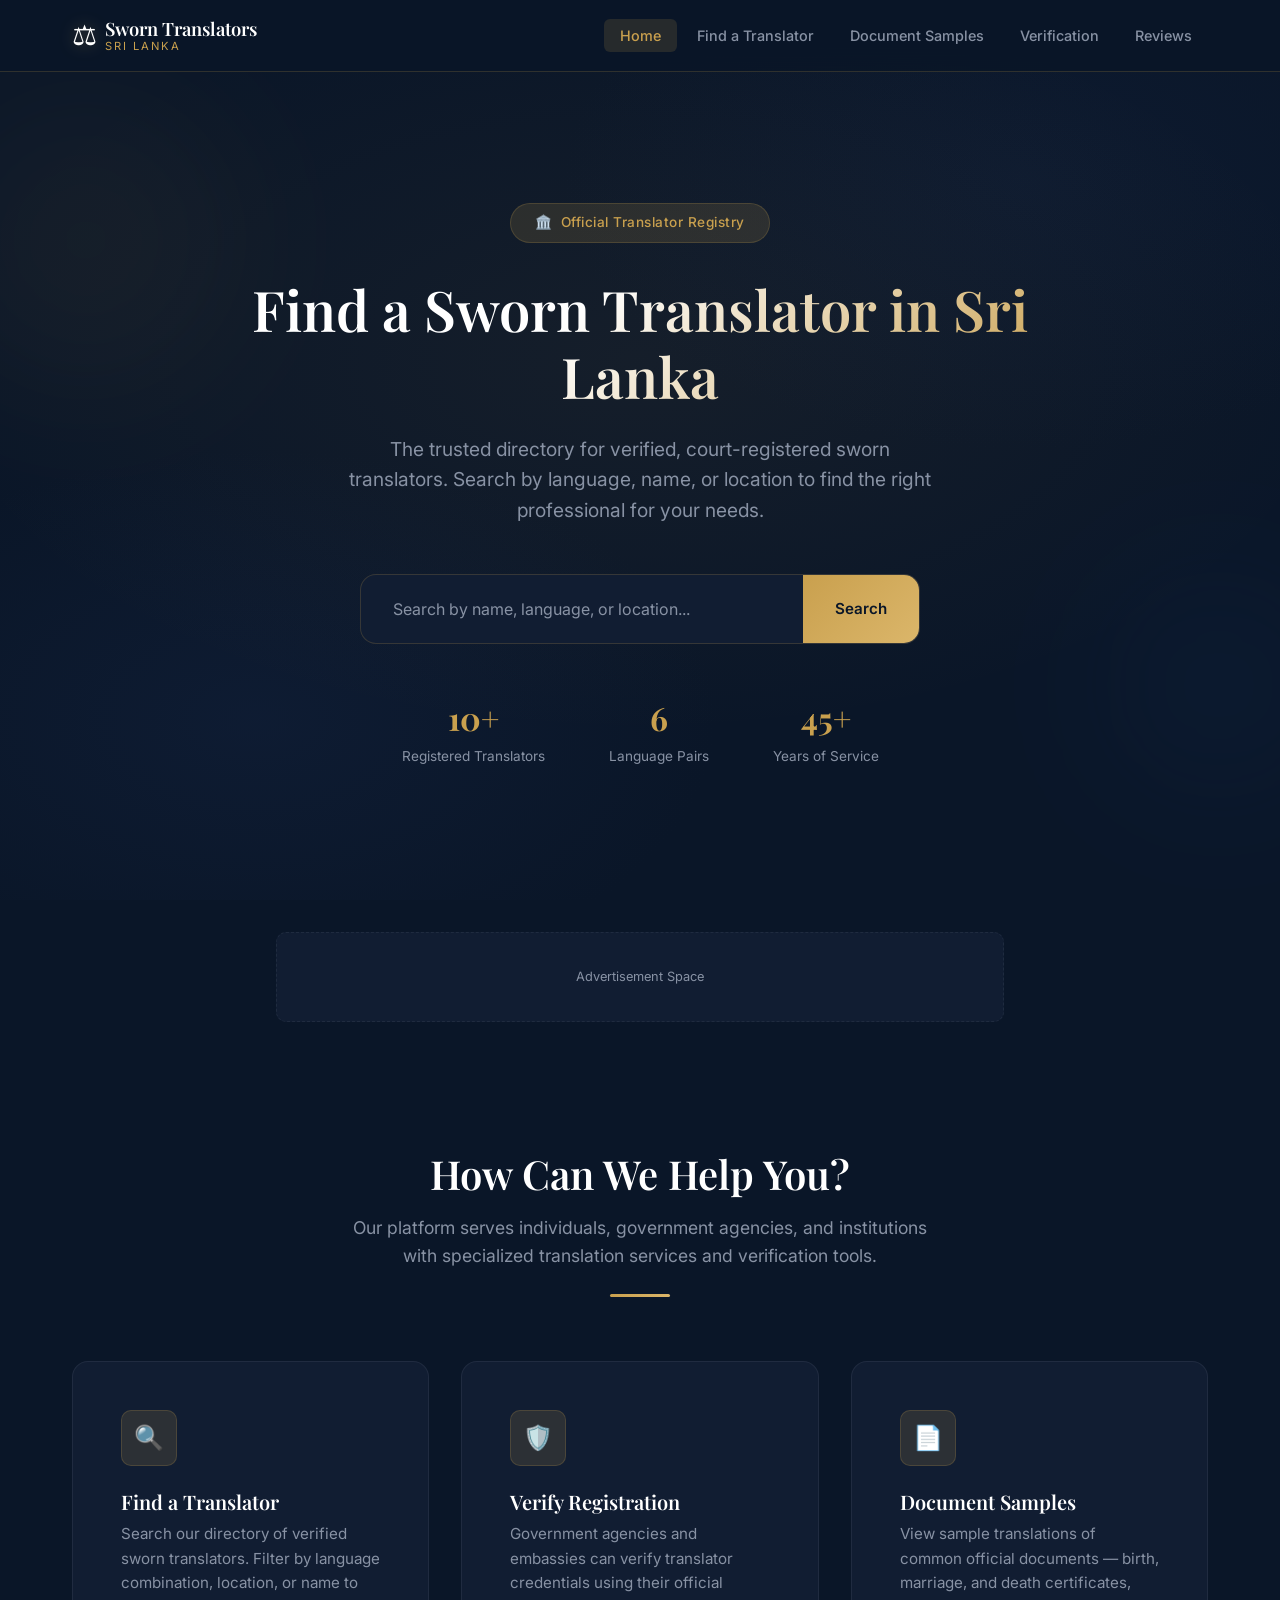
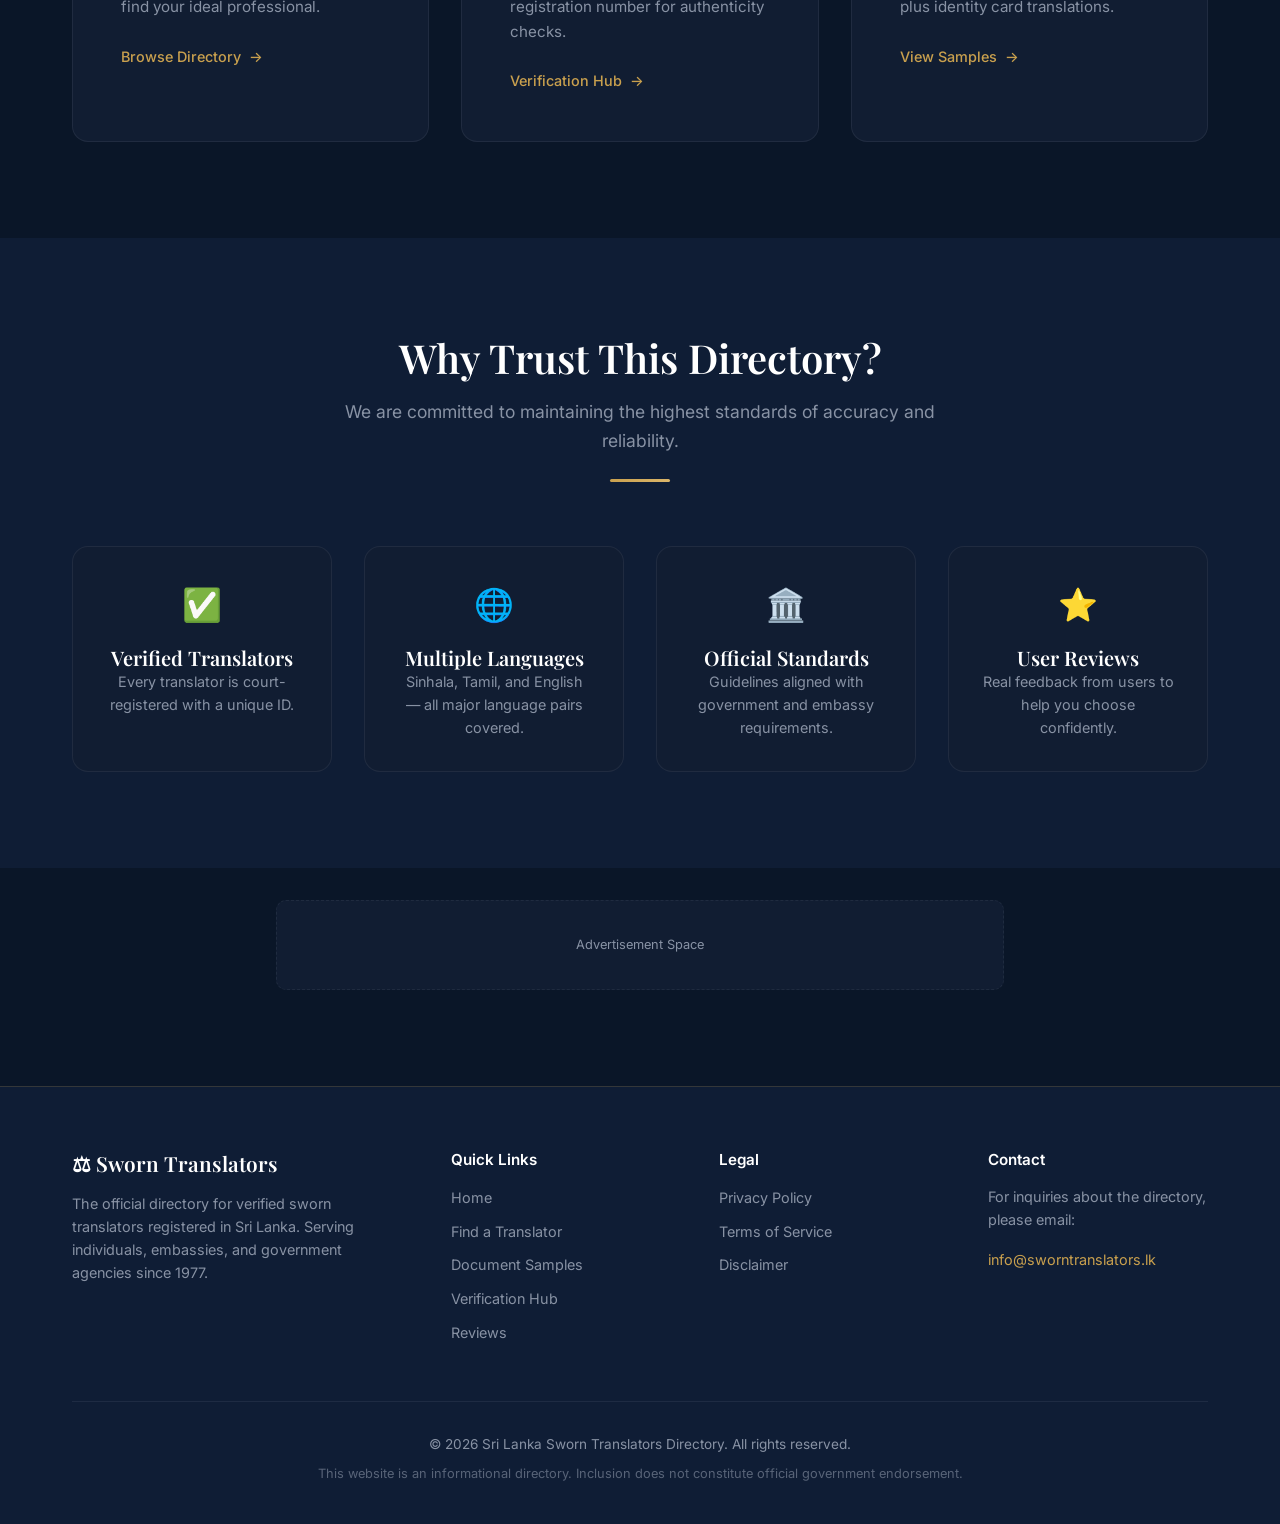
==== index.html @ fb702f7a "Initial commit" ====
<!DOCTYPE html>
<html lang="en">
<head>
  <meta charset="UTF-8">
  <meta name="viewport" content="width=device-width, initial-scale=1.0">
  <meta name="description" content="Find verified sworn translators registered in Sri Lanka. Search by language, location, or name. Official directory for Sinhala, Tamil, and English translation services.">
  <title>Sri Lanka Sworn Translators Directory — Official Translator Registry</title>
  <link rel="preconnect" href="https://fonts.googleapis.com">
  <link rel="preconnect" href="https://fonts.gstatic.com" crossorigin>
  <link href="https://fonts.googleapis.com/css2?family=Inter:wght@300;400;500;600;700&family=Playfair+Display:ital,wght@0,400;0,500;0,600;0,700;1,400&display=swap" rel="stylesheet">
  <link rel="stylesheet" href="css/style.css">
</head>
<body>

  <!-- Navigation -->
  <nav class="navbar" id="navbar">
    <div class="container nav-container">
      <a href="index.html" class="nav-logo">
        <span class="logo-icon">⚖</span>
        <span class="logo-text">Sworn Translators<span class="logo-sub">Sri Lanka</span></span>
      </a>
      <button class="nav-toggle" id="navToggle" aria-label="Toggle navigation">
        <span></span><span></span><span></span>
      </button>
      <ul class="nav-links" id="navLinks">
        <li><a href="index.html">Home</a></li>
        <li><a href="find-translator.html">Find a Translator</a></li>
        <li><a href="document-samples.html">Document Samples</a></li>
        <li><a href="verification.html">Verification</a></li>
        <li><a href="reviews.html">Reviews</a></li>
      </ul>
    </div>
  </nav>

  <!-- Hero Section -->
  <section class="hero">
    <div class="hero-orb hero-orb-1"></div>
    <div class="hero-orb hero-orb-2"></div>
    <div class="hero-content">
      <div class="hero-badge">
        <span>🏛️</span> Official Translator Registry
      </div>
      <h1>Find a Sworn Translator in Sri Lanka</h1>
      <p class="hero-subtitle">
        The trusted directory for verified, court-registered sworn translators. Search by language, name, or location to find the right professional for your needs.
      </p>
      <form class="hero-search" id="heroSearch" action="find-translator.html">
        <input type="text" name="q" placeholder="Search by name, language, or location..." id="heroSearchInput" autocomplete="off">
        <button type="submit">Search</button>
      </form>
      <div class="hero-stats">
        <div class="hero-stat">
          <span class="stat-number">10+</span>
          <span class="stat-label">Registered Translators</span>
        </div>
        <div class="hero-stat">
          <span class="stat-number">6</span>
          <span class="stat-label">Language Pairs</span>
        </div>
        <div class="hero-stat">
          <span class="stat-number">45+</span>
          <span class="stat-label">Years of Service</span>
        </div>
      </div>
    </div>
  </section>

  <!-- Ad Slot - Banner -->
  <div class="container">
    <div class="ad-slot ad-slot-banner">Advertisement Space</div>
  </div>

  <!-- Categories Section -->
  <section class="section">
    <div class="container">
      <div class="section-header fade-in">
        <h2>How Can We Help You?</h2>
        <p>Our platform serves individuals, government agencies, and institutions with specialized translation services and verification tools.</p>
        <div class="gold-line"></div>
      </div>

      <div class="grid-3">
        <!-- Card 1: Find a Translator -->
        <div class="card fade-in fade-in-delay-1">
          <div class="card-icon">🔍</div>
          <h3>Find a Translator</h3>
          <p>Search our directory of verified sworn translators. Filter by language combination, location, or name to find your ideal professional.</p>
          <a href="find-translator.html" class="card-link">Browse Directory</a>
        </div>

        <!-- Card 2: Verify a Translator -->
        <div class="card fade-in fade-in-delay-2">
          <div class="card-icon">🛡️</div>
          <h3>Verify Registration</h3>
          <p>Government agencies and embassies can verify translator credentials using their official registration number for authenticity checks.</p>
          <a href="verification.html" class="card-link">Verification Hub</a>
        </div>

        <!-- Card 3: Document Samples -->
        <div class="card fade-in fade-in-delay-3">
          <div class="card-icon">📄</div>
          <h3>Document Samples</h3>
          <p>View sample translations of common official documents — birth, marriage, and death certificates, plus identity card translations.</p>
          <a href="document-samples.html" class="card-link">View Samples</a>
        </div>
      </div>
    </div>
  </section>

  <!-- Trust Section -->
  <section class="section" style="background: var(--bg-secondary);">
    <div class="container">
      <div class="section-header fade-in">
        <h2>Why Trust This Directory?</h2>
        <p>We are committed to maintaining the highest standards of accuracy and reliability.</p>
        <div class="gold-line"></div>
      </div>
      <div class="grid-4">
        <div class="card fade-in" style="text-align:center; padding: var(--space-xl);">
          <div style="font-size:2rem; margin-bottom:var(--space-md);">✅</div>
          <h4>Verified Translators</h4>
          <p style="font-size:0.9rem; margin-bottom:0;">Every translator is court-registered with a unique ID.</p>
        </div>
        <div class="card fade-in fade-in-delay-1" style="text-align:center; padding: var(--space-xl);">
          <div style="font-size:2rem; margin-bottom:var(--space-md);">🌐</div>
          <h4>Multiple Languages</h4>
          <p style="font-size:0.9rem; margin-bottom:0;">Sinhala, Tamil, and English — all major language pairs covered.</p>
        </div>
        <div class="card fade-in fade-in-delay-2" style="text-align:center; padding: var(--space-xl);">
          <div style="font-size:2rem; margin-bottom:var(--space-md);">🏛️</div>
          <h4>Official Standards</h4>
          <p style="font-size:0.9rem; margin-bottom:0;">Guidelines aligned with government and embassy requirements.</p>
        </div>
        <div class="card fade-in fade-in-delay-3" style="text-align:center; padding: var(--space-xl);">
          <div style="font-size:2rem; margin-bottom:var(--space-md);">⭐</div>
          <h4>User Reviews</h4>
          <p style="font-size:0.9rem; margin-bottom:0;">Real feedback from users to help you choose confidently.</p>
        </div>
      </div>
    </div>
  </section>

  <!-- Ad Slot - Banner -->
  <div class="container">
    <div class="ad-slot ad-slot-banner">Advertisement Space</div>
  </div>

  <!-- Footer -->
  <footer class="footer">
    <div class="container">
      <div class="footer-grid">
        <div class="footer-col">
          <h3 class="footer-title">⚖ Sworn Translators</h3>
          <p class="footer-desc">The official directory for verified sworn translators registered in Sri Lanka. Serving individuals, embassies, and government agencies since 1977.</p>
        </div>
        <div class="footer-col">
          <h4 class="footer-subtitle">Quick Links</h4>
          <ul class="footer-links">
            <li><a href="index.html">Home</a></li>
            <li><a href="find-translator.html">Find a Translator</a></li>
            <li><a href="document-samples.html">Document Samples</a></li>
            <li><a href="verification.html">Verification Hub</a></li>
            <li><a href="reviews.html">Reviews</a></li>
          </ul>
        </div>
        <div class="footer-col">
          <h4 class="footer-subtitle">Legal</h4>
          <ul class="footer-links">
            <li><a href="#">Privacy Policy</a></li>
            <li><a href="#">Terms of Service</a></li>
            <li><a href="#">Disclaimer</a></li>
          </ul>
        </div>
        <div class="footer-col">
          <h4 class="footer-subtitle">Contact</h4>
          <p class="footer-desc">For inquiries about the directory, please email:</p>
          <a href="mailto:info@sworntranslators.lk" class="footer-email">info@sworntranslators.lk</a>
        </div>
      </div>
      <div class="footer-bottom">
        <p>&copy; 2026 Sri Lanka Sworn Translators Directory. All rights reserved.</p>
        <p class="footer-disclaimer">This website is an informational directory. Inclusion does not constitute official government endorsement.</p>
      </div>
    </div>
  </footer>

  <script src="js/main.js"></script>
</body>
</html>
---- css/style.css ----
/* ============================================
   SRI LANKA SWORN TRANSLATORS DIRECTORY
   Complete Design System & Stylesheet
   ============================================ */

@import url('https://fonts.googleapis.com/css2?family=Inter:wght@300;400;500;600;700&family=Playfair+Display:ital,wght@0,400;0,500;0,600;0,700;1,400&display=swap');

/* ---------- CSS Custom Properties ---------- */
:root {
  --bg-primary: #0a1628;
  --bg-secondary: #0f1d35;
  --bg-card: #111d32;
  --bg-card-hover: #162542;
  --bg-glass: rgba(17, 29, 50, 0.85);
  --bg-input: #0d1a2e;

  --gold: #c9a04e;
  --gold-light: #dbb66a;
  --gold-dark: #a88236;
  --gold-glow: rgba(201, 160, 78, 0.15);
  --gold-gradient: linear-gradient(135deg, #c9a04e, #dbb66a);

  --text-primary: #e8e6e3;
  --text-secondary: #8892a4;
  --text-white: #ffffff;

  --border: rgba(201, 160, 78, 0.2);
  --border-subtle: rgba(136, 146, 164, 0.12);

  --success: #34d399;
  --success-bg: rgba(52, 211, 153, 0.1);
  --error: #f87171;
  --error-bg: rgba(248, 113, 113, 0.1);
  --warning: #fbbf24;

  --font-heading: 'Playfair Display', Georgia, serif;
  --font-body: 'Inter', -apple-system, BlinkMacSystemFont, 'Segoe UI', sans-serif;

  --space-xs: 0.25rem;
  --space-sm: 0.5rem;
  --space-md: 1rem;
  --space-lg: 1.5rem;
  --space-xl: 2rem;
  --space-2xl: 3rem;
  --space-3xl: 4rem;
  --space-4xl: 6rem;

  --radius-sm: 6px;
  --radius-md: 10px;
  --radius-lg: 16px;
  --radius-xl: 24px;
  --radius-full: 9999px;

  --shadow-sm: 0 2px 8px rgba(0,0,0,0.3);
  --shadow-md: 0 4px 16px rgba(0,0,0,0.4);
  --shadow-lg: 0 8px 32px rgba(0,0,0,0.5);
  --shadow-gold: 0 4px 24px rgba(201,160,78,0.25);

  --transition-fast: 150ms ease;
  --transition-base: 300ms ease;
  --transition-slow: 500ms ease;

  --container-max: 1200px;
  --nav-height: 72px;
}

/* ---------- Reset & Base ---------- */
*,
*::before,
*::after {
  box-sizing: border-box;
  margin: 0;
  padding: 0;
}

html {
  scroll-behavior: smooth;
  -webkit-font-smoothing: antialiased;
  -moz-osx-font-smoothing: grayscale;
}

body {
  font-family: var(--font-body);
  font-size: 16px;
  line-height: 1.6;
  color: var(--text-primary);
  background-color: var(--bg-primary);
  overflow-x: hidden;
}

img {
  max-width: 100%;
  height: auto;
  display: block;
}

a {
  color: var(--gold);
  text-decoration: none;
  transition: color var(--transition-fast);
}

a:hover {
  color: var(--gold-light);
}

ul, ol {
  list-style: none;
}

/* ---------- Typography ---------- */
h1, h2, h3, h4, h5, h6 {
  font-family: var(--font-heading);
  color: var(--text-white);
  line-height: 1.2;
  font-weight: 600;
}

h1 { font-size: clamp(2rem, 5vw, 3.5rem); }
h2 { font-size: clamp(1.5rem, 3.5vw, 2.5rem); }
h3 { font-size: clamp(1.2rem, 2.5vw, 1.75rem); }
h4 { font-size: 1.25rem; }

p {
  color: var(--text-secondary);
  margin-bottom: var(--space-md);
}

.text-gold { color: var(--gold); }
.text-muted { color: var(--text-secondary); }

/* ---------- Layout ---------- */
.container {
  width: 100%;
  max-width: var(--container-max);
  margin: 0 auto;
  padding: 0 var(--space-xl);
}

.section {
  padding: var(--space-4xl) 0;
}

.section-header {
  text-align: center;
  margin-bottom: var(--space-3xl);
}

.section-header h2 {
  margin-bottom: var(--space-md);
}

.section-header p {
  max-width: 600px;
  margin: 0 auto;
  font-size: 1.1rem;
}

.section-header .gold-line {
  width: 60px;
  height: 3px;
  background: var(--gold-gradient);
  margin: var(--space-lg) auto 0;
  border-radius: var(--radius-full);
}

.grid-2 { display: grid; grid-template-columns: repeat(2, 1fr); gap: var(--space-xl); }
.grid-3 { display: grid; grid-template-columns: repeat(3, 1fr); gap: var(--space-xl); }
.grid-4 { display: grid; grid-template-columns: repeat(4, 1fr); gap: var(--space-xl); }

/* ---------- Navbar ---------- */
.navbar {
  position: fixed;
  top: 0;
  left: 0;
  right: 0;
  height: var(--nav-height);
  background: rgba(10, 22, 40, 0.92);
  backdrop-filter: blur(20px);
  -webkit-backdrop-filter: blur(20px);
  border-bottom: 1px solid var(--border);
  z-index: 1000;
  transition: background var(--transition-base), box-shadow var(--transition-base);
}

.navbar.scrolled {
  background: rgba(10, 22, 40, 0.98);
  box-shadow: 0 4px 30px rgba(0, 0, 0, 0.5);
}

.nav-container {
  display: flex;
  align-items: center;
  justify-content: space-between;
  height: 100%;
}

.nav-logo {
  display: flex;
  align-items: center;
  gap: var(--space-sm);
  text-decoration: none;
  color: var(--text-white);
  flex-shrink: 0;
}

.logo-icon {
  font-size: 1.75rem;
  filter: drop-shadow(0 0 8px rgba(201, 160, 78, 0.4));
}

.logo-text {
  font-family: var(--font-heading);
  font-size: 1.15rem;
  font-weight: 600;
  line-height: 1.2;
  color: var(--text-white);
}

.logo-sub {
  display: block;
  font-size: 0.7rem;
  font-family: var(--font-body);
  font-weight: 400;
  color: var(--gold);
  letter-spacing: 2px;
  text-transform: uppercase;
}

.nav-links {
  display: flex;
  align-items: center;
  gap: var(--space-xs);
}

.nav-links a {
  padding: var(--space-sm) var(--space-md);
  color: var(--text-secondary);
  font-size: 0.9rem;
  font-weight: 500;
  border-radius: var(--radius-sm);
  transition: color var(--transition-fast), background var(--transition-fast);
  white-space: nowrap;
}

.nav-links a:hover,
.nav-links a.active {
  color: var(--gold);
}

.nav-links a.active {
  background: var(--gold-glow);
}

/* Mobile nav toggle */
.nav-toggle {
  display: none;
  flex-direction: column;
  justify-content: center;
  gap: 5px;
  width: 36px;
  height: 36px;
  background: none;
  border: 1px solid var(--border);
  border-radius: var(--radius-sm);
  cursor: pointer;
  padding: 6px;
}

.nav-toggle span {
  display: block;
  width: 100%;
  height: 2px;
  background: var(--text-primary);
  border-radius: 2px;
  transition: transform var(--transition-base), opacity var(--transition-base);
}

.nav-toggle.active span:nth-child(1) {
  transform: translateY(7px) rotate(45deg);
}

.nav-toggle.active span:nth-child(2) {
  opacity: 0;
}

.nav-toggle.active span:nth-child(3) {
  transform: translateY(-7px) rotate(-45deg);
}

/* ---------- Hero ---------- */
.hero {
  position: relative;
  min-height: 100vh;
  display: flex;
  align-items: center;
  justify-content: center;
  text-align: center;
  padding: calc(var(--nav-height) + var(--space-3xl)) var(--space-xl) var(--space-3xl);
  overflow: hidden;
}

.hero::before {
  content: '';
  position: absolute;
  inset: 0;
  background:
    radial-gradient(ellipse 80% 60% at 50% 40%, rgba(201, 160, 78, 0.06) 0%, transparent 70%),
    radial-gradient(ellipse 60% 50% at 20% 80%, rgba(15, 29, 53, 0.8) 0%, transparent 60%),
    radial-gradient(ellipse 60% 50% at 80% 20%, rgba(15, 29, 53, 0.6) 0%, transparent 60%);
  pointer-events: none;
}

.hero-content {
  position: relative;
  z-index: 1;
  max-width: 800px;
}

.hero-badge {
  display: inline-flex;
  align-items: center;
  gap: var(--space-sm);
  padding: var(--space-sm) var(--space-lg);
  background: var(--gold-glow);
  border: 1px solid var(--border);
  border-radius: var(--radius-full);
  font-size: 0.85rem;
  color: var(--gold);
  font-weight: 500;
  margin-bottom: var(--space-xl);
  letter-spacing: 0.5px;
}

.hero h1 {
  margin-bottom: var(--space-lg);
  background: linear-gradient(135deg, var(--text-white) 40%, var(--gold));
  -webkit-background-clip: text;
  -webkit-text-fill-color: transparent;
  background-clip: text;
}

.hero-subtitle {
  font-size: 1.2rem;
  color: var(--text-secondary);
  margin-bottom: var(--space-2xl);
  max-width: 600px;
  margin-left: auto;
  margin-right: auto;
}

.hero-search {
  display: flex;
  max-width: 560px;
  margin: 0 auto var(--space-2xl);
  background: var(--bg-card);
  border: 1px solid var(--border);
  border-radius: var(--radius-lg);
  overflow: hidden;
  transition: border-color var(--transition-base), box-shadow var(--transition-base);
}

.hero-search:focus-within {
  border-color: var(--gold);
  box-shadow: var(--shadow-gold);
}

.hero-search input {
  flex: 1;
  padding: var(--space-lg) var(--space-xl);
  background: transparent;
  border: none;
  color: var(--text-primary);
  font-size: 1rem;
  font-family: var(--font-body);
  outline: none;
}

.hero-search input::placeholder {
  color: var(--text-secondary);
}

.hero-search button {
  padding: var(--space-md) var(--space-xl);
  background: var(--gold-gradient);
  border: none;
  color: var(--bg-primary);
  font-weight: 600;
  font-family: var(--font-body);
  cursor: pointer;
  transition: opacity var(--transition-fast);
  font-size: 0.95rem;
}

.hero-search button:hover {
  opacity: 0.9;
}

.hero-stats {
  display: flex;
  justify-content: center;
  gap: var(--space-3xl);
  margin-top: var(--space-xl);
}

.hero-stat {
  text-align: center;
}

.hero-stat .stat-number {
  display: block;
  font-family: var(--font-heading);
  font-size: 2rem;
  font-weight: 700;
  color: var(--gold);
}

.hero-stat .stat-label {
  font-size: 0.85rem;
  color: var(--text-secondary);
}

/* Animated glow orbs */
.hero-orb {
  position: absolute;
  border-radius: 50%;
  filter: blur(80px);
  opacity: 0.4;
  pointer-events: none;
  animation: orbFloat 8s ease-in-out infinite;
}

.hero-orb-1 {
  width: 300px;
  height: 300px;
  background: rgba(201, 160, 78, 0.15);
  top: 10%;
  left: -5%;
}

.hero-orb-2 {
  width: 250px;
  height: 250px;
  background: rgba(59, 130, 246, 0.1);
  bottom: 10%;
  right: -5%;
  animation-delay: -4s;
}

@keyframes orbFloat {
  0%, 100% { transform: translate(0, 0); }
  50% { transform: translate(30px, -20px); }
}

/* ---------- Cards ---------- */
.card {
  background: var(--bg-card);
  border: 1px solid var(--border-subtle);
  border-radius: var(--radius-lg);
  padding: var(--space-2xl);
  transition: transform var(--transition-base), border-color var(--transition-base), box-shadow var(--transition-base);
}

.card:hover {
  transform: translateY(-4px);
  border-color: var(--border);
  box-shadow: var(--shadow-md);
}

.card-icon {
  width: 56px;
  height: 56px;
  display: flex;
  align-items: center;
  justify-content: center;
  background: var(--gold-glow);
  border: 1px solid var(--border);
  border-radius: var(--radius-md);
  font-size: 1.5rem;
  margin-bottom: var(--space-lg);
}

.card h3 {
  margin-bottom: var(--space-sm);
  font-size: 1.25rem;
}

.card p {
  font-size: 0.95rem;
  margin-bottom: var(--space-lg);
}

.card-link {
  display: inline-flex;
  align-items: center;
  gap: var(--space-sm);
  color: var(--gold);
  font-weight: 500;
  font-size: 0.9rem;
}

.card-link::after {
  content: '→';
  transition: transform var(--transition-fast);
}

.card:hover .card-link::after {
  transform: translateX(4px);
}

/* ---------- Buttons ---------- */
.btn {
  display: inline-flex;
  align-items: center;
  justify-content: center;
  gap: var(--space-sm);
  padding: 0.75rem 1.75rem;
  font-family: var(--font-body);
  font-size: 0.95rem;
  font-weight: 600;
  border: none;
  border-radius: var(--radius-md);
  cursor: pointer;
  transition: all var(--transition-fast);
  text-decoration: none;
  line-height: 1.4;
}

.btn-primary {
  background: var(--gold-gradient);
  color: var(--bg-primary);
  box-shadow: var(--shadow-gold);
}

.btn-primary:hover {
  transform: translateY(-2px);
  box-shadow: 0 6px 30px rgba(201, 160, 78, 0.35);
  color: var(--bg-primary);
}

.btn-outline {
  background: transparent;
  color: var(--gold);
  border: 1px solid var(--border);
}

.btn-outline:hover {
  background: var(--gold-glow);
  border-color: var(--gold);
  color: var(--gold);
}

.btn-lg {
  padding: 1rem 2.25rem;
  font-size: 1.05rem;
  border-radius: var(--radius-lg);
}

.btn-sm {
  padding: 0.5rem 1rem;
  font-size: 0.85rem;
}

/* ---------- Forms ---------- */
.form-group {
  margin-bottom: var(--space-lg);
}

.form-label {
  display: block;
  margin-bottom: var(--space-sm);
  font-size: 0.9rem;
  font-weight: 500;
  color: var(--text-primary);
}

.form-input,
.form-select,
.form-textarea {
  width: 100%;
  padding: 0.75rem 1rem;
  background: var(--bg-input);
  border: 1px solid var(--border-subtle);
  border-radius: var(--radius-md);
  color: var(--text-primary);
  font-family: var(--font-body);
  font-size: 0.95rem;
  transition: border-color var(--transition-fast), box-shadow var(--transition-fast);
  outline: none;
}

.form-input:focus,
.form-select:focus,
.form-textarea:focus {
  border-color: var(--gold);
  box-shadow: 0 0 0 3px var(--gold-glow);
}

.form-input::placeholder,
.form-textarea::placeholder {
  color: var(--text-secondary);
}

.form-select {
  appearance: none;
  background-image: url("data:image/svg+xml,%3Csvg xmlns='http://www.w3.org/2000/svg' width='12' height='8' fill='%238892a4'%3E%3Cpath d='M1 1l5 5 5-5'/%3E%3C/svg%3E");
  background-repeat: no-repeat;
  background-position: right 1rem center;
  padding-right: 2.5rem;
  cursor: pointer;
}

.form-select option {
  background: var(--bg-card);
  color: var(--text-primary);
}

.form-textarea {
  resize: vertical;
  min-height: 120px;
}

/* ---------- Translator Directory ---------- */
.directory-controls {
  display: flex;
  flex-wrap: wrap;
  gap: var(--space-md);
  margin-bottom: var(--space-xl);
}

.search-box {
  flex: 1;
  min-width: 260px;
  position: relative;
}

.search-box input {
  width: 100%;
  padding: 0.75rem 1rem 0.75rem 2.75rem;
  background: var(--bg-card);
  border: 1px solid var(--border-subtle);
  border-radius: var(--radius-md);
  color: var(--text-primary);
  font-family: var(--font-body);
  font-size: 0.95rem;
  transition: border-color var(--transition-fast), box-shadow var(--transition-fast);
  outline: none;
}

.search-box input:focus {
  border-color: var(--gold);
  box-shadow: 0 0 0 3px var(--gold-glow);
}

.search-box::before {
  content: '🔍';
  position: absolute;
  left: 0.9rem;
  top: 50%;
  transform: translateY(-50%);
  font-size: 0.9rem;
  pointer-events: none;
}

.filter-select {
  min-width: 200px;
}

.results-count {
  width: 100%;
  padding: var(--space-sm) 0;
  font-size: 0.9rem;
  color: var(--text-secondary);
}

/* Translator cards */
.translator-grid {
  display: grid;
  grid-template-columns: repeat(auto-fill, minmax(340px, 1fr));
  gap: var(--space-xl);
}

.translator-card {
  background: var(--bg-card);
  border: 1px solid var(--border-subtle);
  border-radius: var(--radius-lg);
  padding: var(--space-xl);
  transition: transform var(--transition-base), border-color var(--transition-base), box-shadow var(--transition-base);
}

.translator-card:hover {
  transform: translateY(-3px);
  border-color: var(--border);
  box-shadow: var(--shadow-md);
}

.translator-card-header {
  display: flex;
  align-items: flex-start;
  gap: var(--space-md);
  margin-bottom: var(--space-lg);
}

.translator-avatar {
  width: 48px;
  height: 48px;
  border-radius: 50%;
  background: var(--gold-glow);
  border: 2px solid var(--border);
  display: flex;
  align-items: center;
  justify-content: center;
  font-size: 1.25rem;
  color: var(--gold);
  font-weight: 700;
  flex-shrink: 0;
  font-family: var(--font-heading);
}

.translator-name {
  font-family: var(--font-heading);
  font-size: 1.15rem;
  color: var(--text-white);
  margin-bottom: 2px;
}

.translator-reg {
  font-size: 0.8rem;
  color: var(--gold);
  font-family: monospace;
  background: var(--gold-glow);
  padding: 2px 8px;
  border-radius: var(--radius-sm);
  display: inline-block;
}

.translator-details {
  display: flex;
  flex-direction: column;
  gap: var(--space-sm);
}

.translator-detail {
  display: flex;
  align-items: center;
  gap: var(--space-sm);
  font-size: 0.9rem;
  color: var(--text-secondary);
}

.translator-detail .detail-icon {
  width: 20px;
  text-align: center;
  flex-shrink: 0;
}

.translator-languages {
  display: flex;
  flex-wrap: wrap;
  gap: var(--space-sm);
  margin-top: var(--space-md);
  padding-top: var(--space-md);
  border-top: 1px solid var(--border-subtle);
}

.lang-tag {
  padding: 4px 10px;
  background: var(--gold-glow);
  border: 1px solid var(--border);
  border-radius: var(--radius-full);
  font-size: 0.78rem;
  color: var(--gold);
  font-weight: 500;
}

.no-results {
  text-align: center;
  padding: var(--space-4xl) var(--space-xl);
  color: var(--text-secondary);
}

.no-results .no-results-icon {
  font-size: 3rem;
  margin-bottom: var(--space-md);
  opacity: 0.5;
}

/* ---------- Document Gallery ---------- */
.doc-gallery {
  display: grid;
  grid-template-columns: repeat(auto-fill, minmax(280px, 1fr));
  gap: var(--space-xl);
}

.doc-card {
  background: var(--bg-card);
  border: 1px solid var(--border-subtle);
  border-radius: var(--radius-lg);
  overflow: hidden;
  cursor: pointer;
  transition: transform var(--transition-base), border-color var(--transition-base), box-shadow var(--transition-base);
}

.doc-card:hover {
  transform: translateY(-4px);
  border-color: var(--border);
  box-shadow: var(--shadow-md);
}

.doc-card-preview {
  position: relative;
  height: 200px;
  overflow: hidden;
  background: var(--bg-secondary);
}

.doc-card-preview img {
  width: 100%;
  height: 100%;
  object-fit: cover;
  transition: transform var(--transition-slow);
}

.doc-card:hover .doc-card-preview img {
  transform: scale(1.05);
}

.doc-card-overlay {
  position: absolute;
  inset: 0;
  background: rgba(10, 22, 40, 0.5);
  display: flex;
  align-items: center;
  justify-content: center;
  opacity: 0;
  transition: opacity var(--transition-base);
}

.doc-card:hover .doc-card-overlay {
  opacity: 1;
}

.doc-card-overlay span {
  background: var(--gold-gradient);
  color: var(--bg-primary);
  padding: var(--space-sm) var(--space-lg);
  border-radius: var(--radius-full);
  font-weight: 600;
  font-size: 0.85rem;
}

.doc-card-info {
  padding: var(--space-lg);
}

.doc-card-info h3 {
  font-size: 1.1rem;
  margin-bottom: var(--space-xs);
}

.doc-card-info .doc-pages {
  font-size: 0.85rem;
  color: var(--text-secondary);
}

/* ---------- Lightbox ---------- */
.lightbox-overlay {
  position: fixed;
  inset: 0;
  background: rgba(0, 0, 0, 0.95);
  z-index: 2000;
  display: none;
  align-items: center;
  justify-content: center;
  opacity: 0;
  transition: opacity var(--transition-base);
}

.lightbox-overlay.active {
  display: flex;
  opacity: 1;
}

.lightbox-content {
  position: relative;
  max-width: 90vw;
  max-height: 90vh;
  display: flex;
  align-items: center;
  justify-content: center;
}

.lightbox-content img {
  max-width: 100%;
  max-height: 85vh;
  object-fit: contain;
  border-radius: var(--radius-md);
  box-shadow: var(--shadow-lg);
}

.lightbox-close {
  position: absolute;
  top: -50px;
  right: 0;
  width: 40px;
  height: 40px;
  background: rgba(255, 255, 255, 0.1);
  border: 1px solid rgba(255, 255, 255, 0.2);
  border-radius: 50%;
  color: white;
  font-size: 1.25rem;
  cursor: pointer;
  display: flex;
  align-items: center;
  justify-content: center;
  transition: background var(--transition-fast);
}

.lightbox-close:hover {
  background: rgba(255, 255, 255, 0.2);
}

.lightbox-nav {
  position: absolute;
  top: 50%;
  transform: translateY(-50%);
  width: 48px;
  height: 48px;
  background: rgba(255, 255, 255, 0.08);
  border: 1px solid rgba(255, 255, 255, 0.15);
  border-radius: 50%;
  color: white;
  font-size: 1.25rem;
  cursor: pointer;
  display: flex;
  align-items: center;
  justify-content: center;
  transition: background var(--transition-fast);
  z-index: 10;
}

.lightbox-nav:hover {
  background: rgba(255, 255, 255, 0.15);
}

.lightbox-prev { left: -70px; }
.lightbox-next { right: -70px; }

.lightbox-counter {
  position: absolute;
  bottom: -40px;
  left: 50%;
  transform: translateX(-50%);
  color: rgba(255, 255, 255, 0.6);
  font-size: 0.9rem;
}

.lightbox-title {
  position: absolute;
  top: -45px;
  left: 0;
  color: rgba(255, 255, 255, 0.8);
  font-size: 0.95rem;
  font-weight: 500;
}

/* ---------- Verification ---------- */
.verify-box {
  max-width: 600px;
  margin: 0 auto var(--space-3xl);
  background: var(--bg-card);
  border: 1px solid var(--border);
  border-radius: var(--radius-xl);
  padding: var(--space-2xl) var(--space-3xl);
  text-align: center;
}

.verify-box h3 {
  margin-bottom: var(--space-md);
}

.verify-box p {
  margin-bottom: var(--space-xl);
  font-size: 0.95rem;
}

.verify-input-group {
  display: flex;
  gap: var(--space-md);
  margin-bottom: var(--space-lg);
}

.verify-input-group input {
  flex: 1;
}

.verify-result {
  margin-top: var(--space-xl);
  padding: var(--space-xl);
  border-radius: var(--radius-lg);
  display: none;
}

.verify-result.show {
  display: block;
  animation: fadeSlideUp 0.4s ease;
}

.verify-result.success {
  background: var(--success-bg);
  border: 1px solid rgba(52, 211, 153, 0.3);
}

.verify-result.error {
  background: var(--error-bg);
  border: 1px solid rgba(248, 113, 113, 0.3);
}

.verify-result-icon {
  font-size: 2rem;
  margin-bottom: var(--space-sm);
}

.verify-result h4 {
  font-size: 1.1rem;
  margin-bottom: var(--space-sm);
}

.verify-result p {
  margin-bottom: var(--space-xs);
  font-size: 0.9rem;
}

/* ---------- Accordion ---------- */
.accordion {
  max-width: 800px;
  margin: 0 auto;
}

.accordion-item {
  background: var(--bg-card);
  border: 1px solid var(--border-subtle);
  border-radius: var(--radius-lg);
  margin-bottom: var(--space-md);
  overflow: hidden;
  transition: border-color var(--transition-base);
}

.accordion-item:hover {
  border-color: var(--border);
}

.accordion-header {
  width: 100%;
  padding: var(--space-lg) var(--space-xl);
  background: none;
  border: none;
  color: var(--text-white);
  font-family: var(--font-body);
  font-size: 1rem;
  font-weight: 600;
  text-align: left;
  cursor: pointer;
  display: flex;
  align-items: center;
  justify-content: space-between;
  gap: var(--space-md);
}

.accordion-header .acc-icon {
  margin-right: var(--space-md);
  font-size: 1.1rem;
}

.accordion-header .acc-arrow {
  font-size: 0.8rem;
  color: var(--text-secondary);
  transition: transform var(--transition-base);
  flex-shrink: 0;
}

.accordion-item.active .accordion-header .acc-arrow {
  transform: rotate(180deg);
}

.accordion-body {
  max-height: 0;
  overflow: hidden;
  transition: max-height var(--transition-slow);
}

.accordion-body-inner {
  padding: 0 var(--space-xl) var(--space-lg);
  color: var(--text-secondary);
  font-size: 0.95rem;
  line-height: 1.7;
}

.accordion-body-inner p {
  margin-bottom: var(--space-md);
}

.accordion-body-inner ul {
  list-style: disc;
  padding-left: var(--space-xl);
}

.accordion-body-inner ul li {
  margin-bottom: var(--space-sm);
}

/* ---------- Reviews ---------- */
.reviews-grid {
  display: grid;
  grid-template-columns: repeat(auto-fill, minmax(340px, 1fr));
  gap: var(--space-xl);
}

.review-card {
  background: var(--bg-card);
  border: 1px solid var(--border-subtle);
  border-radius: var(--radius-lg);
  padding: var(--space-xl);
}

.review-header {
  display: flex;
  align-items: center;
  justify-content: space-between;
  margin-bottom: var(--space-md);
}

.review-author {
  display: flex;
  align-items: center;
  gap: var(--space-md);
}

.review-avatar {
  width: 40px;
  height: 40px;
  border-radius: 50%;
  background: var(--gold-glow);
  border: 1px solid var(--border);
  display: flex;
  align-items: center;
  justify-content: center;
  color: var(--gold);
  font-weight: 700;
  font-size: 0.95rem;
}

.review-author-info .review-name {
  font-weight: 600;
  color: var(--text-white);
  font-size: 0.95rem;
}

.review-author-info .review-date {
  font-size: 0.8rem;
  color: var(--text-secondary);
}

.review-stars {
  color: var(--warning);
  font-size: 0.9rem;
  letter-spacing: 2px;
}

.review-text {
  color: var(--text-secondary);
  font-size: 0.95rem;
  line-height: 1.6;
  margin-bottom: var(--space-md);
}

.review-translator {
  font-size: 0.85rem;
  color: var(--text-secondary);
  padding-top: var(--space-md);
  border-top: 1px solid var(--border-subtle);
}

.review-translator strong {
  color: var(--gold);
}

.review-badge {
  display: inline-block;
  padding: 2px 8px;
  border-radius: var(--radius-full);
  font-size: 0.75rem;
  font-weight: 600;
}

.review-badge.approved {
  background: var(--success-bg);
  color: var(--success);
  border: 1px solid rgba(52, 211, 153, 0.3);
}

.review-badge.pending {
  background: rgba(251, 191, 36, 0.1);
  color: var(--warning);
  border: 1px solid rgba(251, 191, 36, 0.3);
}

/* Star rating input */
.star-rating-input {
  display: flex;
  gap: 4px;
  direction: rtl;
  justify-content: flex-end;
}

.star-rating-input input {
  display: none;
}

.star-rating-input label {
  font-size: 1.75rem;
  color: var(--border-subtle);
  cursor: pointer;
  transition: color var(--transition-fast), transform var(--transition-fast);
}

.star-rating-input label:hover,
.star-rating-input label:hover ~ label,
.star-rating-input input:checked ~ label {
  color: var(--warning);
}

.star-rating-input label:hover {
  transform: scale(1.15);
}

/* Review form */
.review-form-card {
  background: var(--bg-card);
  border: 1px solid var(--border);
  border-radius: var(--radius-xl);
  padding: var(--space-2xl);
}

.captcha-group {
  display: flex;
  align-items: flex-end;
  gap: var(--space-md);
}

.captcha-question {
  padding: 0.75rem 1rem;
  background: var(--bg-secondary);
  border: 1px solid var(--border);
  border-radius: var(--radius-md);
  color: var(--gold);
  font-weight: 600;
  font-size: 1rem;
  white-space: nowrap;
}

.form-message {
  padding: var(--space-md);
  border-radius: var(--radius-md);
  margin-top: var(--space-md);
  font-size: 0.9rem;
  display: none;
}

.form-message.show {
  display: block;
  animation: fadeSlideUp 0.3s ease;
}

.form-message.success {
  background: var(--success-bg);
  border: 1px solid rgba(52, 211, 153, 0.3);
  color: var(--success);
}

.form-message.error {
  background: var(--error-bg);
  border: 1px solid rgba(248, 113, 113, 0.3);
  color: var(--error);
}

/* ---------- Page Header ---------- */
.page-header {
  padding: calc(var(--nav-height) + var(--space-3xl)) 0 var(--space-3xl);
  text-align: center;
  position: relative;
}

.page-header::before {
  content: '';
  position: absolute;
  inset: 0;
  background: radial-gradient(ellipse 70% 70% at 50% 30%, rgba(201, 160, 78, 0.04) 0%, transparent 60%);
  pointer-events: none;
}

.page-header h1 {
  margin-bottom: var(--space-md);
}

.page-header p {
  max-width: 600px;
  margin: 0 auto;
  font-size: 1.1rem;
}

.page-header .gold-line {
  width: 60px;
  height: 3px;
  background: var(--gold-gradient);
  margin: var(--space-lg) auto 0;
  border-radius: var(--radius-full);
}

/* ---------- Footer ---------- */
.footer {
  background: var(--bg-secondary);
  border-top: 1px solid var(--border);
  padding: var(--space-3xl) 0 var(--space-xl);
  margin-top: var(--space-4xl);
}

.footer-grid {
  display: grid;
  grid-template-columns: 1.5fr repeat(3, 1fr);
  gap: var(--space-2xl);
  margin-bottom: var(--space-2xl);
}

.footer-title {
  font-family: var(--font-heading);
  font-size: 1.3rem;
  color: var(--text-white);
  margin-bottom: var(--space-md);
}

.footer-subtitle {
  font-family: var(--font-body);
  font-size: 0.95rem;
  font-weight: 600;
  color: var(--text-white);
  margin-bottom: var(--space-md);
}

.footer-desc {
  font-size: 0.9rem;
  color: var(--text-secondary);
  line-height: 1.6;
}

.footer-links li {
  margin-bottom: var(--space-sm);
}

.footer-links a {
  color: var(--text-secondary);
  font-size: 0.9rem;
  transition: color var(--transition-fast), padding-left var(--transition-fast);
}

.footer-links a:hover {
  color: var(--gold);
  padding-left: 4px;
}

.footer-email {
  color: var(--gold);
  font-size: 0.9rem;
}

.footer-bottom {
  padding-top: var(--space-xl);
  border-top: 1px solid var(--border-subtle);
  text-align: center;
}

.footer-bottom p {
  font-size: 0.85rem;
  color: var(--text-secondary);
  margin-bottom: var(--space-sm);
}

.footer-disclaimer {
  font-size: 0.8rem !important;
  opacity: 0.6;
}

/* ---------- Ad Slots ---------- */
.ad-slot {
  background: var(--bg-card);
  border: 1px dashed var(--border-subtle);
  border-radius: var(--radius-md);
  padding: var(--space-lg);
  text-align: center;
  color: var(--text-secondary);
  font-size: 0.8rem;
  min-height: 90px;
  display: flex;
  align-items: center;
  justify-content: center;
  margin: var(--space-xl) 0;
}

.ad-slot-banner {
  max-width: 728px;
  margin-left: auto;
  margin-right: auto;
}

.ad-slot-sidebar {
  min-height: 250px;
}

/* ---------- Animations ---------- */
@keyframes fadeSlideUp {
  from {
    opacity: 0;
    transform: translateY(20px);
  }
  to {
    opacity: 1;
    transform: translateY(0);
  }
}

@keyframes fadeIn {
  from { opacity: 0; }
  to { opacity: 1; }
}

.fade-in {
  opacity: 0;
  transform: translateY(30px);
  transition: opacity 0.6s ease, transform 0.6s ease;
}

.fade-in.visible {
  opacity: 1;
  transform: translateY(0);
}

.fade-in-delay-1 { transition-delay: 0.1s; }
.fade-in-delay-2 { transition-delay: 0.2s; }
.fade-in-delay-3 { transition-delay: 0.3s; }

/* ---------- Utilities ---------- */
.text-center { text-align: center; }
.mt-1 { margin-top: var(--space-md); }
.mt-2 { margin-top: var(--space-xl); }
.mt-3 { margin-top: var(--space-2xl); }
.mb-1 { margin-bottom: var(--space-md); }
.mb-2 { margin-bottom: var(--space-xl); }
.mb-3 { margin-bottom: var(--space-2xl); }

/* ---------- Responsive ---------- */
@media (max-width: 1024px) {
  .grid-4 { grid-template-columns: repeat(2, 1fr); }
  .footer-grid { grid-template-columns: repeat(2, 1fr); }
  .lightbox-prev { left: 10px; }
  .lightbox-next { right: 10px; }
}

@media (max-width: 768px) {
  :root {
    --nav-height: 64px;
  }

  .nav-toggle {
    display: flex;
  }

  .nav-links {
    position: fixed;
    top: var(--nav-height);
    left: 0;
    right: 0;
    background: rgba(10, 22, 40, 0.98);
    backdrop-filter: blur(20px);
    flex-direction: column;
    padding: var(--space-lg);
    border-bottom: 1px solid var(--border);
    transform: translateY(-100%);
    opacity: 0;
    pointer-events: none;
    transition: transform var(--transition-base), opacity var(--transition-base);
  }

  .nav-links.active {
    transform: translateY(0);
    opacity: 1;
    pointer-events: all;
  }

  .nav-links a {
    padding: var(--space-md);
    width: 100%;
    text-align: center;
    font-size: 1rem;
  }

  .grid-2,
  .grid-3,
  .grid-4 {
    grid-template-columns: 1fr;
  }

  .hero-stats {
    flex-direction: column;
    gap: var(--space-lg);
  }

  .hero-search {
    flex-direction: column;
  }

  .hero-search button {
    padding: var(--space-md);
  }

  .translator-grid {
    grid-template-columns: 1fr;
  }

  .doc-gallery {
    grid-template-columns: 1fr;
  }

  .verify-input-group {
    flex-direction: column;
  }

  .footer-grid {
    grid-template-columns: 1fr;
    gap: var(--space-xl);
  }

  .reviews-grid {
    grid-template-columns: 1fr;
  }

  .captcha-group {
    flex-direction: column;
    align-items: stretch;
  }

  .lightbox-prev { left: 10px; }
  .lightbox-next { right: 10px; }
  .lightbox-nav { width: 40px; height: 40px; }

  .section { padding: var(--space-2xl) 0; }
  .container { padding: 0 var(--space-md); }
  .verify-box { padding: var(--space-xl); }

  .directory-controls {
    flex-direction: column;
  }

  .filter-select {
    min-width: 100%;
  }
}

@media (max-width: 480px) {
  h1 { font-size: 1.75rem; }
  h2 { font-size: 1.4rem; }

  .hero {
    padding-left: var(--space-md);
    padding-right: var(--space-md);
  }

  .hero-badge {
    font-size: 0.75rem;
  }

  .card { padding: var(--space-lg); }
  .translator-card { padding: var(--space-lg); }
  .review-form-card { padding: var(--space-lg); }
}
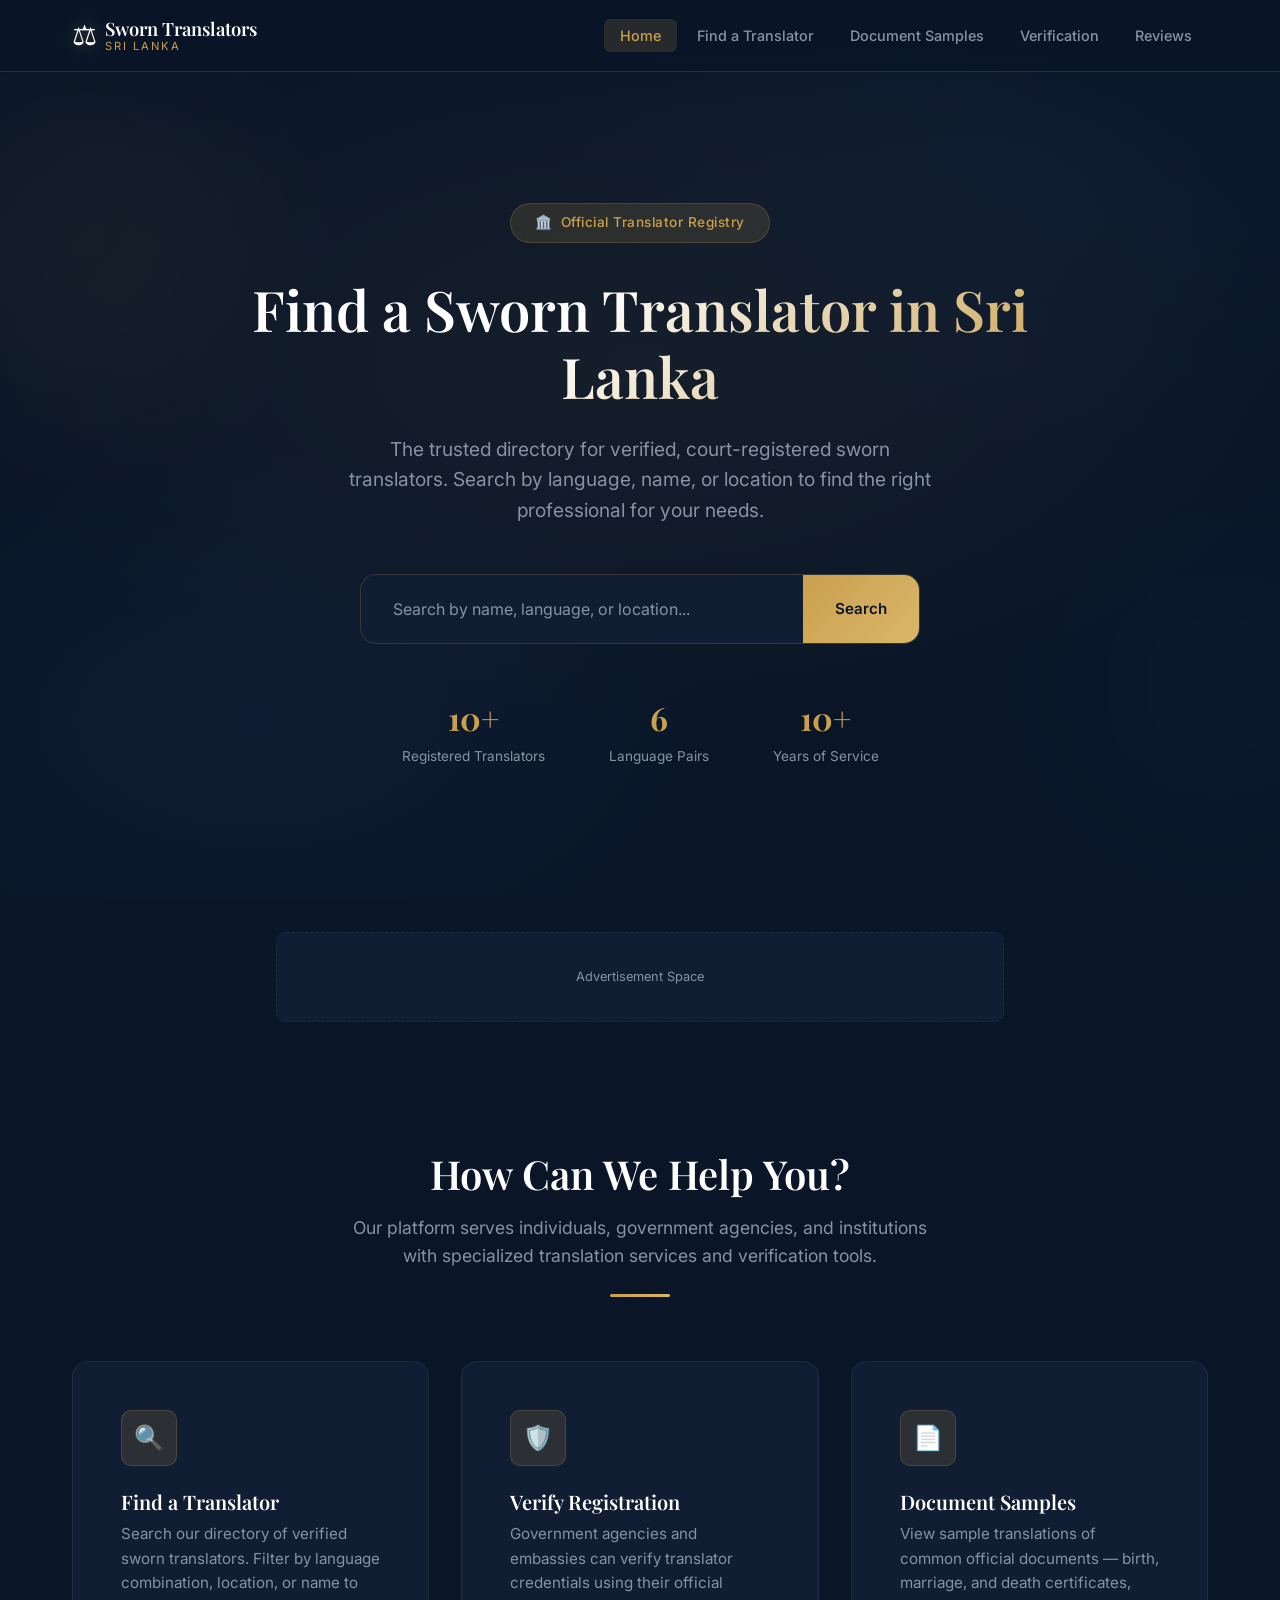
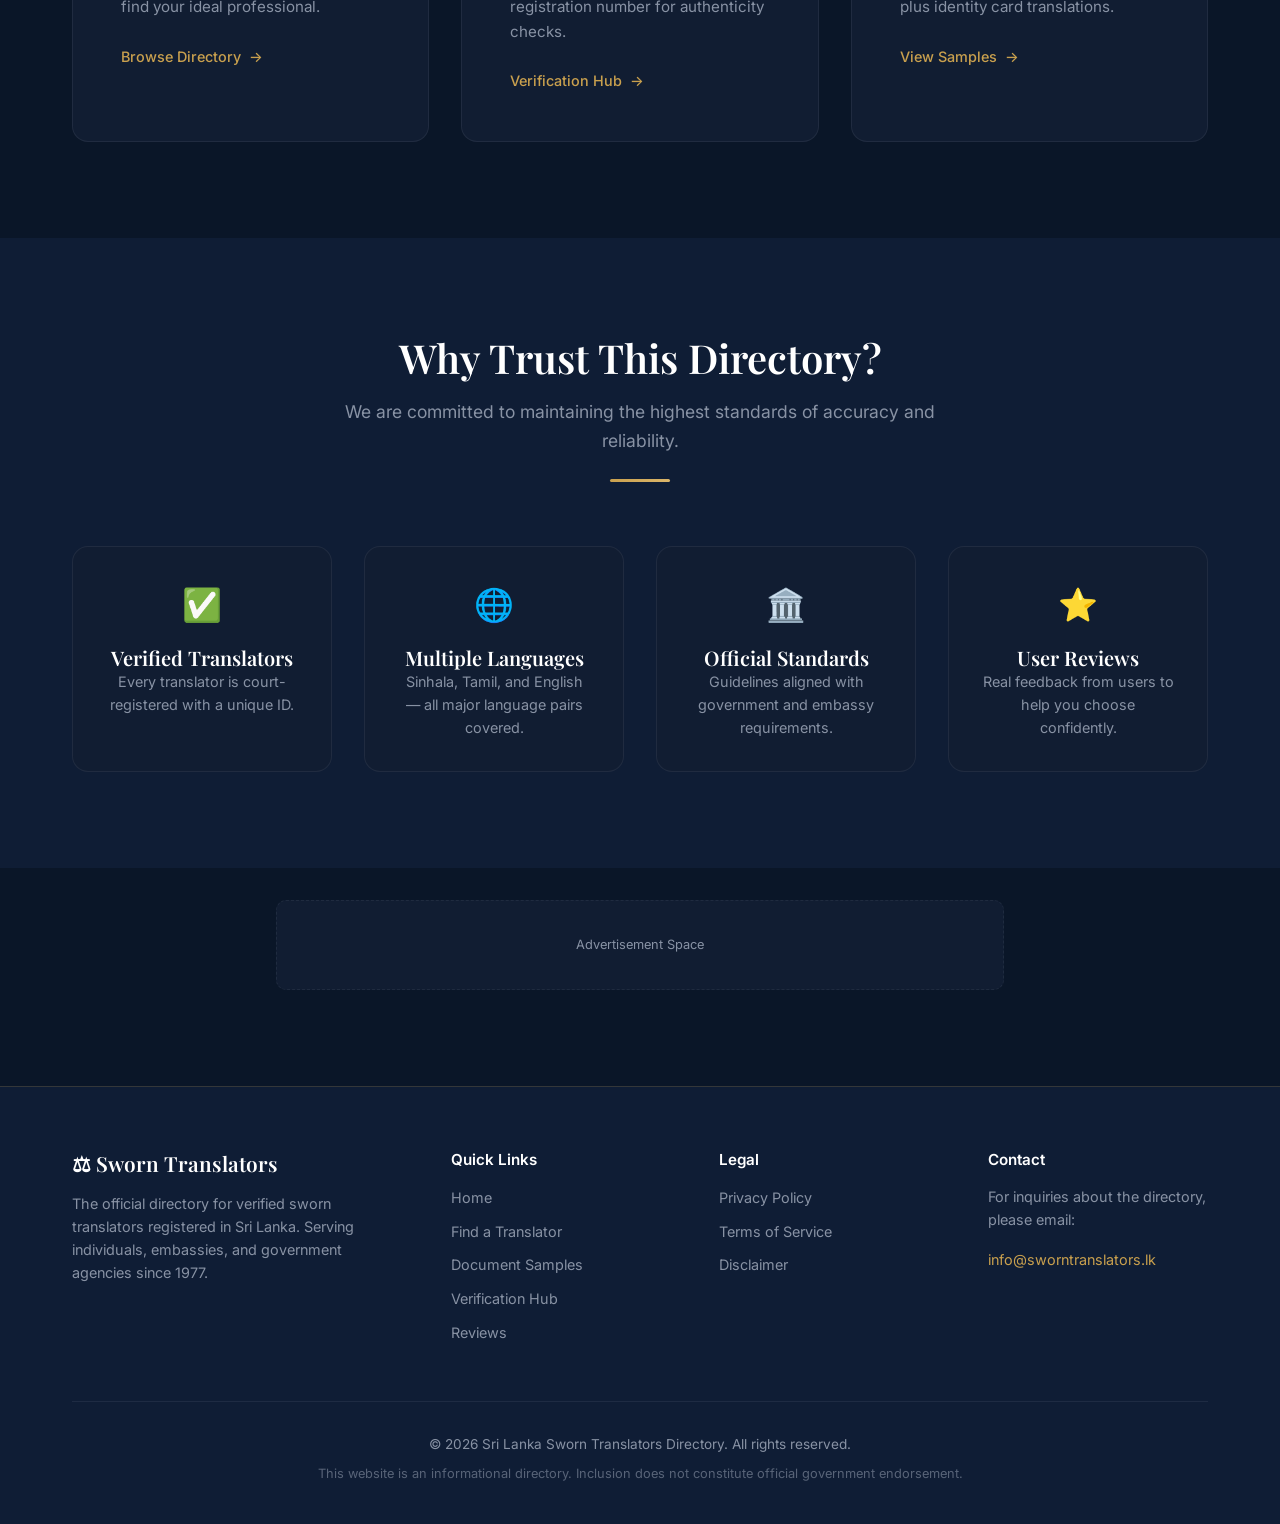
==== commit 075b5646: "Update index.html" ====
--- a/index.html
+++ b/index.html
@@ -58,7 +58,7 @@
           <span class="stat-label">Language Pairs</span>
         </div>
         <div class="hero-stat">
-          <span class="stat-number">45+</span>
+          <span class="stat-number">10+</span>
           <span class="stat-label">Years of Service</span>
         </div>
       </div>
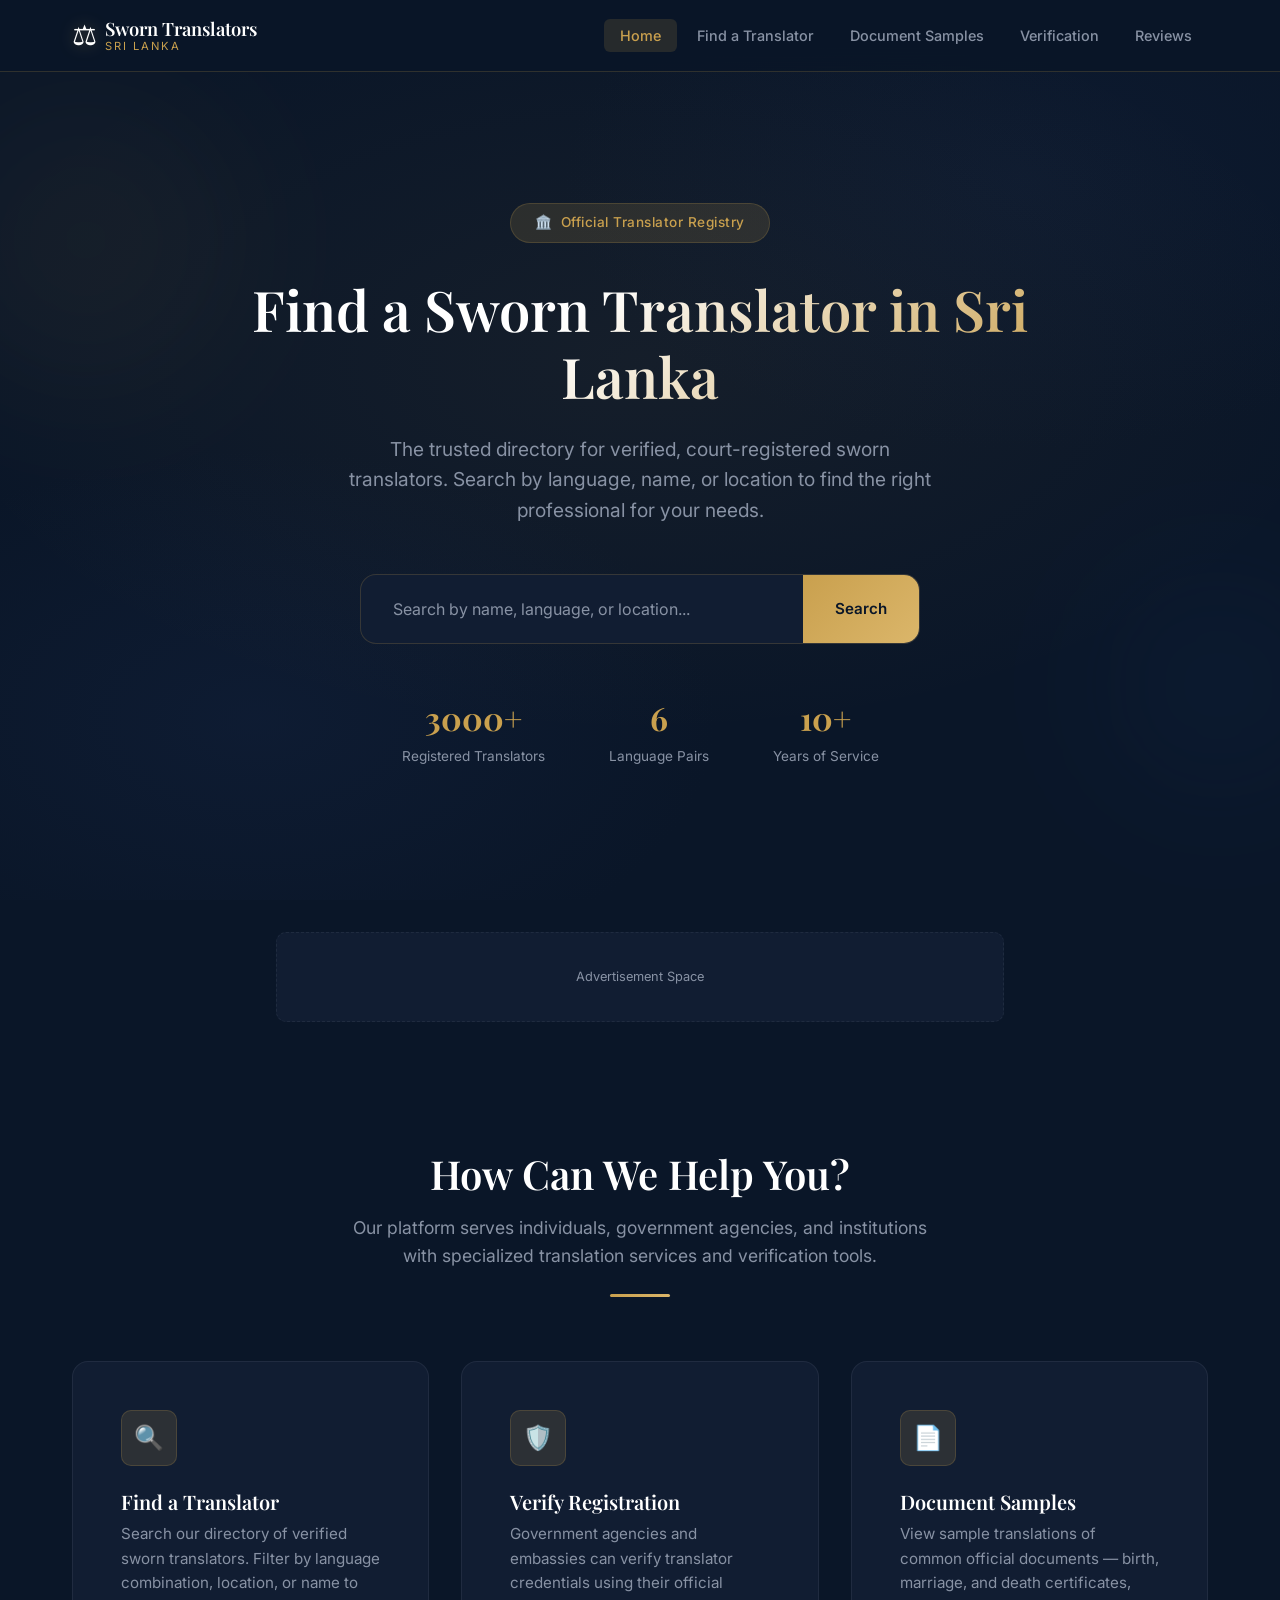
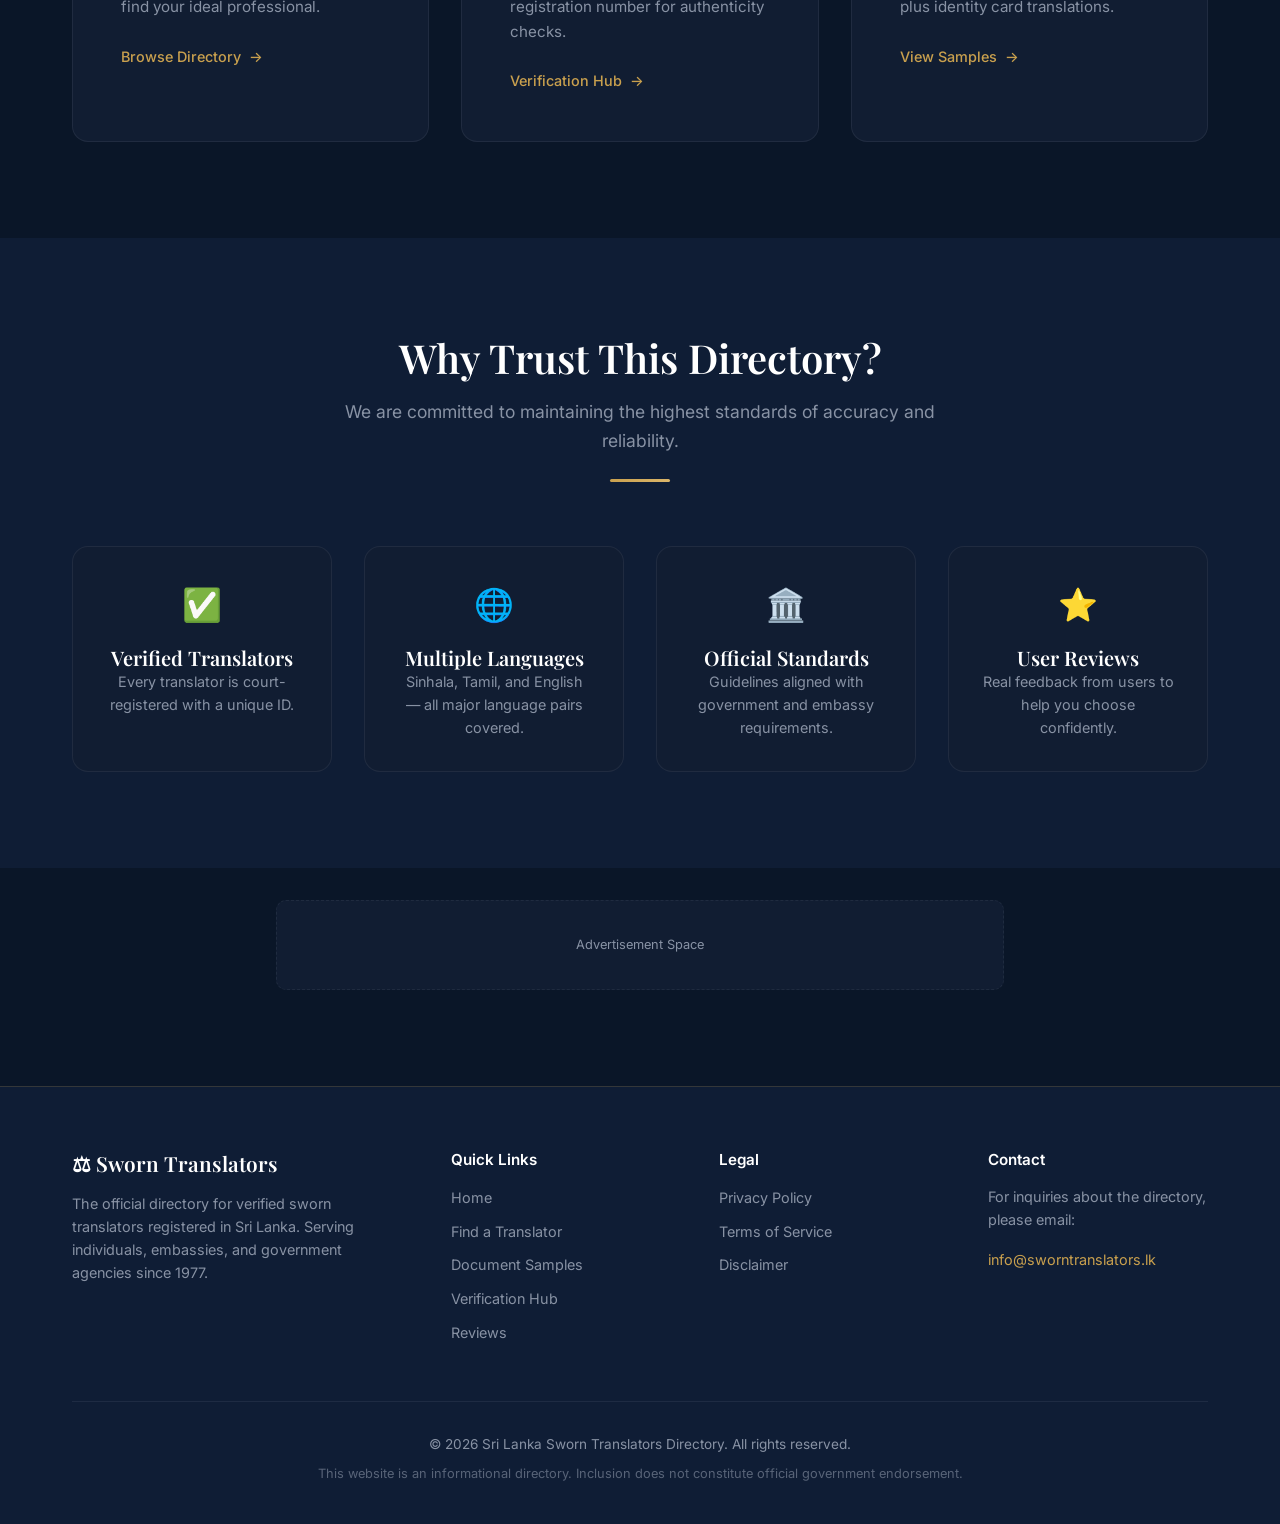
==== commit 02e9ce38: "Update index.html" ====
--- a/index.html
+++ b/index.html
@@ -50,7 +50,7 @@
       </form>
       <div class="hero-stats">
         <div class="hero-stat">
-          <span class="stat-number">10+</span>
+          <span class="stat-number">3000+</span>
           <span class="stat-label">Registered Translators</span>
         </div>
         <div class="hero-stat">
